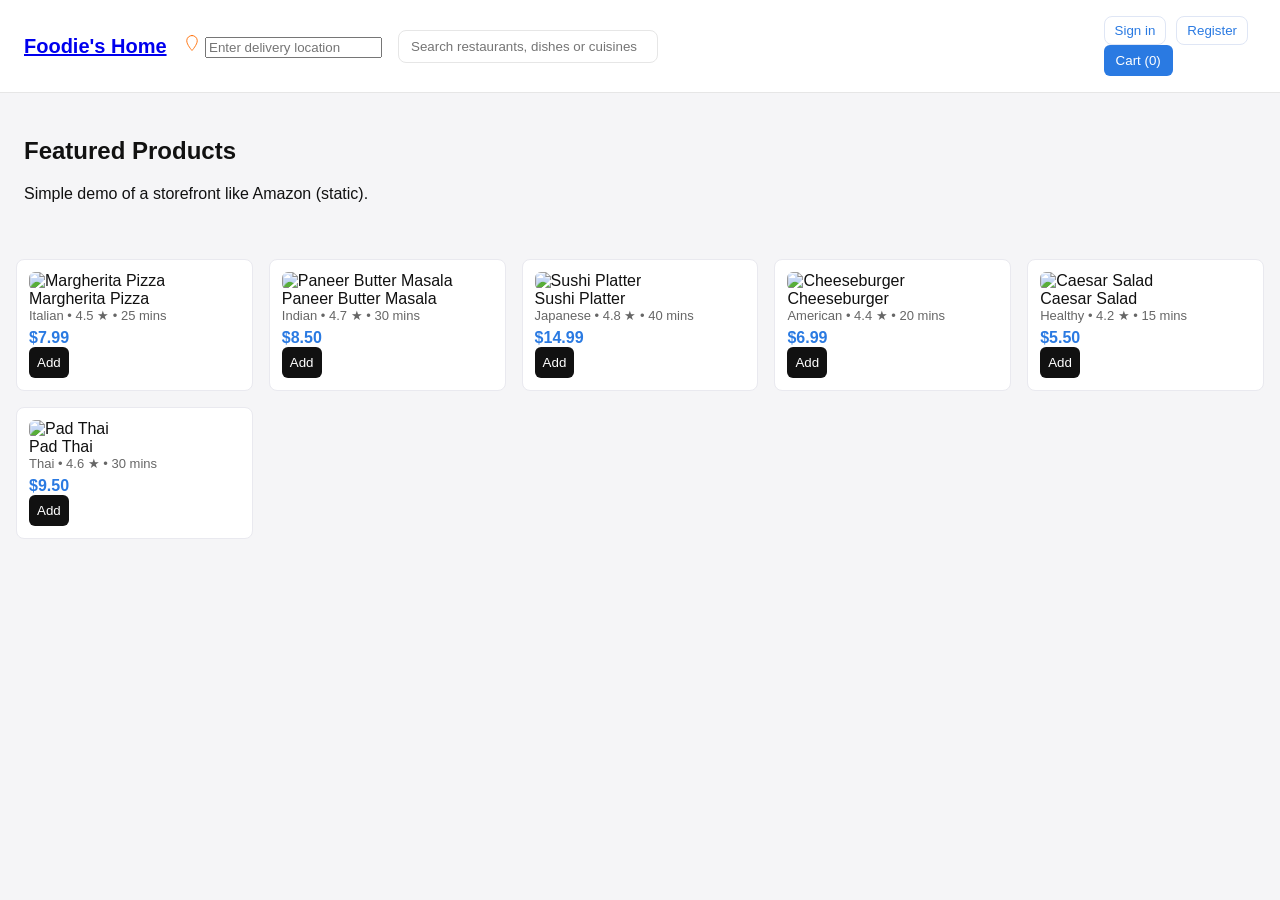
==== index.html @ d882bb36 "Initial commit - food delivery web app" ====
<!doctype html>
<html lang="en">
  <head>
    <meta charset="utf-8" />
    <meta name="viewport" content="width=device-width,initial-scale=1" />
    <title>Foodie's Home</title>
    <link rel="stylesheet" href="css/styles.css">
  </head>
  <body>
    <header class="site-header">
      <div class="brand">
        <h1 class="logo"><a href="index.html">Foodie's Home</a></h1>
        <div class="location">
          <svg width="18" height="18" viewBox="0 0 24 24" fill="none" xmlns="http://www.w3.org/2000/svg"><path d="M12 2C8.134 2 5 5.134 5 9c0 5.25 7 13 7 13s7-7.75 7-13c0-3.866-3.134-7-7-7z" stroke="#ff6b01" stroke-width="1.2" stroke-linecap="round" stroke-linejoin="round"/></svg>
          <input id="location-input" placeholder="Enter delivery location" aria-label="Delivery location">
        </div>
        <div class="search">
          <input id="search-input" placeholder="Search restaurants, dishes or cuisines" aria-label="Search products">
        </div>
      </div>
      <div class="actions">
        <div id="auth-area" class="auth-area"></div>
        <button id="cart-btn" aria-label="Open cart">Cart (<span id="cart-count">0</span>)</button>
      </div>
    </header>

    <main>
      <section class="hero">
        <h2>Featured Products</h2>
        <p>Simple demo of a storefront like Amazon (static).</p>
      </section>

      <section id="products" class="products-grid"></section>
    </main>

    <aside id="cart" class="cart">
      <div class="cart-header">
        <h3>Your Cart</h3>
        <button id="close-cart">Close</button>
      </div>
      <ul id="cart-items" class="cart-items"></ul>
      <div class="cart-footer">
        <div>Total: $<span id="cart-total">0.00</span></div>
        <button id="checkout">Checkout</button>
      </div>
    </aside>

    <div id="product-modal" class="modal" aria-hidden="true">
      <div class="modal-body">
        <button id="modal-close" class="modal-close">×</button>
        <div class="modal-content">
          <img id="modal-img" src="" alt="">
          <div class="modal-meta">
            <h3 id="modal-title"></h3>
            <p id="modal-desc"></p>
            <div class="modal-actions">
              <div class="price">$<span id="modal-price">0.00</span></div>
              <button id="modal-add">Add to cart</button>
            </div>
          </div>
        </div>
      </div>
    </div>

    <script src="js/script.js"></script>
  </body>
</html>
---- css/styles.css ----
:root{
  --accent:#2a7ae2;
  --muted:#666;
  --bg:#f5f5f7;
}
*{box-sizing:border-box}
body{font-family:Segoe UI,Roboto,Arial,sans-serif;margin:0;background:var(--bg);color:#111}
.site-header{display:flex;justify-content:space-between;align-items:center;padding:16px 24px;background:#fff;border-bottom:1px solid #e6e6e6}
.brand{display:flex;gap:16px;align-items:center}
.logo{margin:0;font-size:20px}
.search input{padding:8px 12px;border-radius:8px;border:1px solid #e6e6e6;min-width:260px}
.actions button{background:var(--accent);color:#fff;border:none;padding:8px 12px;border-radius:6px;cursor:pointer}
.auth-area{display:flex;align-items:center;gap:10px;margin-right:8px}
.auth-area .auth-btn{background:transparent;border:1px solid #dfe6f5;padding:6px 10px;border-radius:8px;color:var(--accent);cursor:pointer}
.auth-area .welcome{font-size:14px;color:#222}
.auth-area .signout{background:#efefef;border:none;padding:6px 8px;border-radius:6px;cursor:pointer}
.hero{padding:24px}
.products-grid{display:grid;grid-template-columns:repeat(auto-fill,minmax(220px,1fr));gap:16px;padding:16px}
.product{background:#fff;border-radius:8px;padding:12px;border:1px solid #e9e9ef;display:flex;flex-direction:column;transition:box-shadow .18s ease,transform .12s ease}
.product:hover{box-shadow:0 10px 30px rgba(39,54,66,0.08);transform:translateY(-4px)}
.product img{width:100%;height:160px;object-fit:cover;border-radius:6px;cursor:pointer}
.img-wrap{position:relative;border-radius:6px;overflow:hidden}
.img-title{position:absolute;left:0;right:0;bottom:0;padding:10px 12px;background:linear-gradient(180deg,transparent,rgba(0,0,0,0.5));color:#fff;font-weight:700;font-size:14px}
.sr-only{position:absolute;width:1px;height:1px;padding:0;margin:-1px;overflow:hidden;clip:rect(0,0,0,0);white-space:nowrap;border:0}
.product h4{margin:10px 0 6px;font-size:16px}
.product .price{font-weight:700;color:var(--accent);margin-top:6px}
.product .meta{color:var(--muted);font-size:13px}
.product button{margin-top:auto;background:#111;color:#fff;border:none;padding:8px;border-radius:6px;cursor:pointer}

.badge{display:inline-block;background:#f1f5ff;color:var(--accent);padding:4px 8px;border-radius:999px;font-size:12px;margin-bottom:8px}
.cart{position:fixed;right:16px;top:80px;width:320px;background:#fff;border:1px solid #e6e6e6;border-radius:8px;box-shadow:0 6px 24px rgba(0,0,0,0.08);transform:translateX(380px);transition:transform .22s ease;padding:12px;z-index:100}
.cart.open{transform:translateX(0)}
.cart-header{display:flex;justify-content:space-between;align-items:center}
.cart-items{list-style:none;padding:0;margin:12px 0;max-height:300px;overflow:auto}
.cart-item{display:flex;gap:8px;align-items:center;padding:8px 0;border-bottom:1px solid #f1f1f1}
.cart-item img{width:56px;height:56px;object-fit:cover;border-radius:6px}
.cart-footer{display:flex;justify-content:space-between;align-items:center}
#checkout{background:var(--accent);color:#fff;border:none;padding:8px 10px;border-radius:6px;cursor:pointer}

@media (max-width:600px){.cart{right:8px;left:8px;width:auto}}

/* Modal */
.modal{position:fixed;inset:0;display:flex;align-items:center;justify-content:center;background:rgba(0,0,0,0.45);opacity:0;pointer-events:none;transition:opacity .18s ease;z-index:200}
.modal[aria-hidden="false"]{opacity:1;pointer-events:auto}
.modal-body{background:#fff;border-radius:10px;max-width:860px;width:94%;padding:20px}
.modal-content{display:flex;gap:18px;align-items:flex-start}
.modal-content img{width:360px;height:240px;object-fit:cover;border-radius:8px}
.modal-meta{flex:1}
.modal-meta h3{margin-top:0}
.modal-meta p{color:var(--muted)}
.modal-actions{display:flex;justify-content:space-between;align-items:center;margin-top:12px}
.modal-close{position:absolute;right:18px;top:12px;background:transparent;border:none;font-size:22px;cursor:pointer}
.modal-add{background:var(--accent);color:#fff;border:none;padding:8px 12px;border-radius:8px;cursor:pointer}
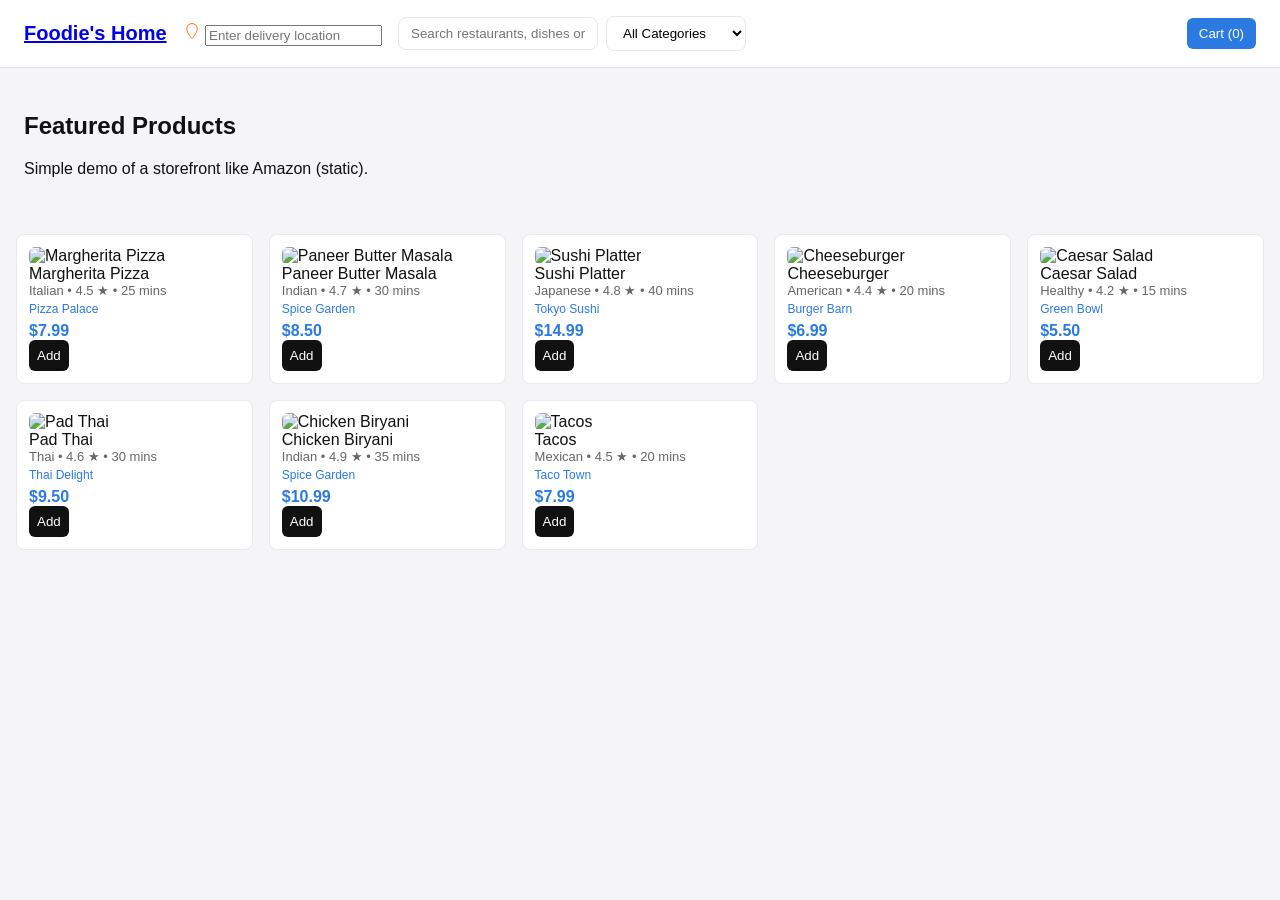
==== commit 61992ef9: "Enhance with cart persistence, categories, order history, session expiry" ====
--- a/index.html
+++ b/index.html
@@ -16,6 +16,9 @@
         </div>
         <div class="search">
           <input id="search-input" placeholder="Search restaurants, dishes or cuisines" aria-label="Search products">
+          <select id="category-filter">
+            <option value="all">All Categories</option>
+          </select>
         </div>
       </div>
       <div class="actions">
--- a/css/styles.css
+++ b/css/styles.css
@@ -8,7 +8,9 @@
 .site-header{display:flex;justify-content:space-between;align-items:center;padding:16px 24px;background:#fff;border-bottom:1px solid #e6e6e6}
 .brand{display:flex;gap:16px;align-items:center}
 .logo{margin:0;font-size:20px}
-.search input{padding:8px 12px;border-radius:8px;border:1px solid #e6e6e6;min-width:260px}
+.search{display:flex;gap:8px;align-items:center}
+.search input{padding:8px 12px;border-radius:8px;border:1px solid #e6e6e6;min-width:200px}
+.search select{padding:8px 12px;border-radius:8px;border:1px solid #e6e6e6;background:#fff;min-width:140px}
 .actions button{background:var(--accent);color:#fff;border:none;padding:8px 12px;border-radius:6px;cursor:pointer}
 .auth-area{display:flex;align-items:center;gap:10px;margin-right:8px}
 .auth-area .auth-btn{background:transparent;border:1px solid #dfe6f5;padding:6px 10px;border-radius:8px;color:var(--accent);cursor:pointer}
@@ -25,6 +27,7 @@
 .product h4{margin:10px 0 6px;font-size:16px}
 .product .price{font-weight:700;color:var(--accent);margin-top:6px}
 .product .meta{color:var(--muted);font-size:13px}
+.product .restaurant{color:var(--accent);font-size:12px;font-weight:500;margin:4px 0}
 .product button{margin-top:auto;background:#111;color:#fff;border:none;padding:8px;border-radius:6px;cursor:pointer}
 
 .badge{display:inline-block;background:#f1f5ff;color:var(--accent);padding:4px 8px;border-radius:999px;font-size:12px;margin-bottom:8px}
@@ -37,7 +40,16 @@
 .cart-footer{display:flex;justify-content:space-between;align-items:center}
 #checkout{background:var(--accent);color:#fff;border:none;padding:8px 10px;border-radius:6px;cursor:pointer}
 
-@media (max-width:600px){.cart{right:8px;left:8px;width:auto}}
+@media (max-width:600px){
+  .site-header{flex-direction:column;gap:12px;padding:12px}
+  .brand{flex-wrap:wrap;justify-content:center}
+  .search{width:100%;flex-wrap:wrap;justify-content:center}
+  .search input{min-width:140px;flex:1}
+  .actions{width:100%;justify-content:center}
+  .cart{right:8px;left:8px;width:auto;top:140px}
+  .modal-content{flex-direction:column}
+  .modal-content img{width:100%;height:200px}
+}
 
 /* Modal */
 .modal{position:fixed;inset:0;display:flex;align-items:center;justify-content:center;background:rgba(0,0,0,0.45);opacity:0;pointer-events:none;transition:opacity .18s ease;z-index:200}
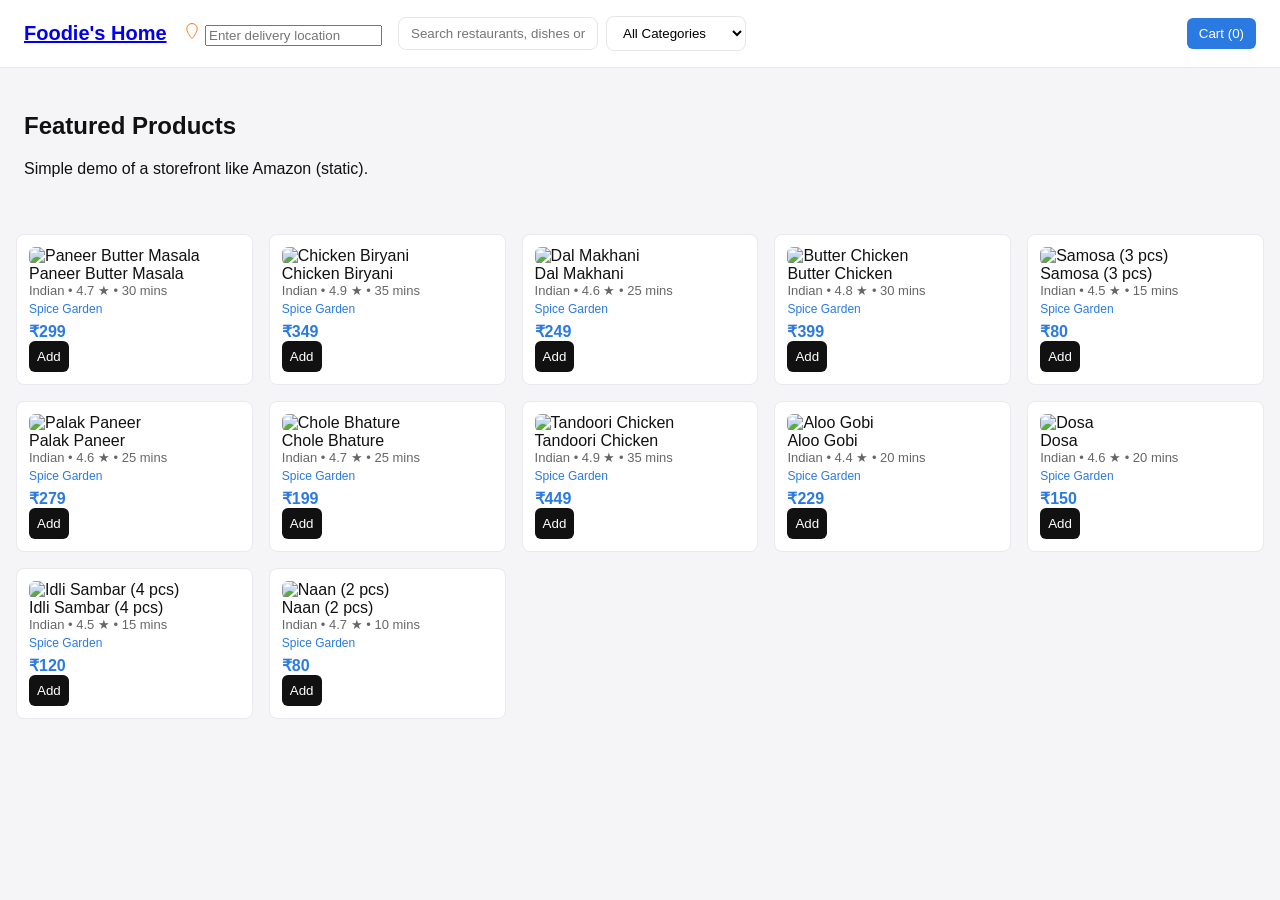
==== commit 7c704625: "Convert to INR currency, add Indian food items" ====
--- a/index.html
+++ b/index.html
@@ -43,7 +43,7 @@
       </div>
       <ul id="cart-items" class="cart-items"></ul>
       <div class="cart-footer">
-        <div>Total: $<span id="cart-total">0.00</span></div>
+        <div>Total: ₹<span id="cart-total">0</span></div>
         <button id="checkout">Checkout</button>
       </div>
     </aside>
@@ -57,7 +57,7 @@
             <h3 id="modal-title"></h3>
             <p id="modal-desc"></p>
             <div class="modal-actions">
-              <div class="price">$<span id="modal-price">0.00</span></div>
+              <div class="price">₹<span id="modal-price">0</span></div>
               <button id="modal-add">Add to cart</button>
             </div>
           </div>
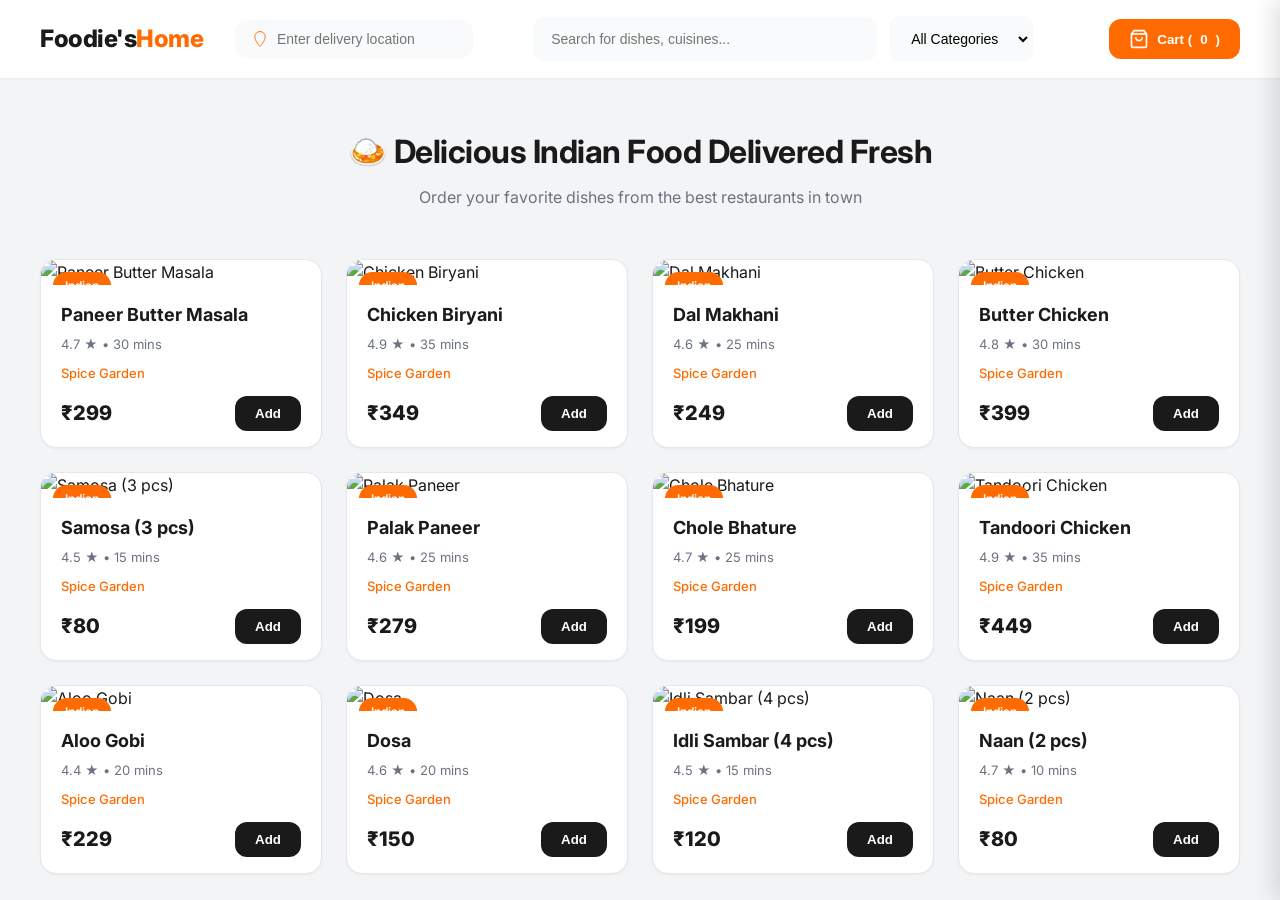
==== commit e7809b23: "Professional UI redesign with modern styling" ====
--- a/index.html
+++ b/index.html
@@ -3,34 +3,40 @@
   <head>
     <meta charset="utf-8" />
     <meta name="viewport" content="width=device-width,initial-scale=1" />
-    <title>Foodie's Home</title>
+    <title>Foodie's Home - Best Indian Food Delivery</title>
     <link rel="stylesheet" href="css/styles.css">
+    <link rel="preconnect" href="https://fonts.googleapis.com">
+    <link rel="preconnect" href="https://fonts.gstatic.com" crossorigin>
+    <link href="https://fonts.googleapis.com/css2?family=Inter:wght@400;500;600;700;800&display=swap" rel="stylesheet">
   </head>
   <body>
     <header class="site-header">
       <div class="brand">
-        <h1 class="logo"><a href="index.html">Foodie's Home</a></h1>
+        <h1 class="logo"><a href="index.html">Foodie's<span>Home</span></a></h1>
         <div class="location">
           <svg width="18" height="18" viewBox="0 0 24 24" fill="none" xmlns="http://www.w3.org/2000/svg"><path d="M12 2C8.134 2 5 5.134 5 9c0 5.25 7 13 7 13s7-7.75 7-13c0-3.866-3.134-7-7-7z" stroke="#ff6b01" stroke-width="1.2" stroke-linecap="round" stroke-linejoin="round"/></svg>
           <input id="location-input" placeholder="Enter delivery location" aria-label="Delivery location">
         </div>
-        <div class="search">
-          <input id="search-input" placeholder="Search restaurants, dishes or cuisines" aria-label="Search products">
-          <select id="category-filter">
-            <option value="all">All Categories</option>
-          </select>
-        </div>
+      </div>
+      <div class="search">
+        <input id="search-input" placeholder="Search for dishes, cuisines..." aria-label="Search products">
+        <select id="category-filter">
+          <option value="all">All Categories</option>
+        </select>
       </div>
       <div class="actions">
         <div id="auth-area" class="auth-area"></div>
-        <button id="cart-btn" aria-label="Open cart">Cart (<span id="cart-count">0</span>)</button>
+        <button id="cart-btn" aria-label="Open cart">
+          <svg width="20" height="20" viewBox="0 0 24 24" fill="none" stroke="currentColor" stroke-width="2"><path d="M6 2L3 6v14a2 2 0 0 0 2 2h14a2 2 0 0 0 2-2V6l-3-4z"></path><line x1="3" y1="6" x2="21" y2="6"></line><path d="M16 10a4 4 0 0 1-8 0"></path></svg>
+          Cart (<span id="cart-count">0</span>)
+        </button>
       </div>
     </header>
 
     <main>
       <section class="hero">
-        <h2>Featured Products</h2>
-        <p>Simple demo of a storefront like Amazon (static).</p>
+        <h2>🍛 Delicious Indian Food Delivered Fresh</h2>
+        <p>Order your favorite dishes from the best restaurants in town</p>
       </section>
 
       <section id="products" class="products-grid"></section>
@@ -39,12 +45,12 @@
     <aside id="cart" class="cart">
       <div class="cart-header">
         <h3>Your Cart</h3>
-        <button id="close-cart">Close</button>
+        <button id="close-cart">×</button>
       </div>
       <ul id="cart-items" class="cart-items"></ul>
       <div class="cart-footer">
-        <div>Total: ₹<span id="cart-total">0</span></div>
-        <button id="checkout">Checkout</button>
+        <div class="cart-total">Total: <span>₹<span id="cart-total">0</span></span></div>
+        <button id="checkout">Proceed to Checkout</button>
       </div>
     </aside>
 
@@ -53,12 +59,14 @@
         <button id="modal-close" class="modal-close">×</button>
         <div class="modal-content">
           <img id="modal-img" src="" alt="">
-          <div class="modal-meta">
+          <div class="modal-info">
             <h3 id="modal-title"></h3>
-            <p id="modal-desc"></p>
+            <p class="rating">★ <span id="modal-rating"></span> • <span id="modal-time"></span> mins</p>
+            <p class="desc" id="modal-desc"></p>
+            <p class="delivery-time">🏠 Delivery in <span id="modal-time2"></span> mins</p>
             <div class="modal-actions">
               <div class="price">₹<span id="modal-price">0</span></div>
-              <button id="modal-add">Add to cart</button>
+              <button id="modal-add">Add to Cart</button>
             </div>
           </div>
         </div>
--- a/css/styles.css
+++ b/css/styles.css
@@ -1,66 +1,115 @@
 :root{
-  --accent:#2a7ae2;
-  --muted:#666;
-  --bg:#f5f5f7;
+  --primary:#ff6b01;
+  --primary-dark:#e55a00;
+  --secondary:#1a1a1a;
+  --accent:#ff6b01;
+  --muted:#6b7280;
+  --light:#f9fafb;
+  --bg:#f3f4f6;
+  --white:#fff;
+  --shadow-sm:0 1px 2px rgba(0,0,0,0.05);
+  --shadow-md:0 4px 6px rgba(0,0,0,0.07);
+  --shadow-lg:0 10px 25px rgba(0,0,0,0.1);
+  --radius-sm:8px;
+  --radius-md:12px;
+  --radius-lg:16px;
+  --transition:all 0.2s ease;
 }
-*{box-sizing:border-box}
-body{font-family:Segoe UI,Roboto,Arial,sans-serif;margin:0;background:var(--bg);color:#111}
-.site-header{display:flex;justify-content:space-between;align-items:center;padding:16px 24px;background:#fff;border-bottom:1px solid #e6e6e6}
-.brand{display:flex;gap:16px;align-items:center}
-.logo{margin:0;font-size:20px}
-.search{display:flex;gap:8px;align-items:center}
-.search input{padding:8px 12px;border-radius:8px;border:1px solid #e6e6e6;min-width:200px}
-.search select{padding:8px 12px;border-radius:8px;border:1px solid #e6e6e6;background:#fff;min-width:140px}
-.actions button{background:var(--accent);color:#fff;border:none;padding:8px 12px;border-radius:6px;cursor:pointer}
-.auth-area{display:flex;align-items:center;gap:10px;margin-right:8px}
-.auth-area .auth-btn{background:transparent;border:1px solid #dfe6f5;padding:6px 10px;border-radius:8px;color:var(--accent);cursor:pointer}
-.auth-area .welcome{font-size:14px;color:#222}
-.auth-area .signout{background:#efefef;border:none;padding:6px 8px;border-radius:6px;cursor:pointer}
-.hero{padding:24px}
-.products-grid{display:grid;grid-template-columns:repeat(auto-fill,minmax(220px,1fr));gap:16px;padding:16px}
-.product{background:#fff;border-radius:8px;padding:12px;border:1px solid #e9e9ef;display:flex;flex-direction:column;transition:box-shadow .18s ease,transform .12s ease}
-.product:hover{box-shadow:0 10px 30px rgba(39,54,66,0.08);transform:translateY(-4px)}
-.product img{width:100%;height:160px;object-fit:cover;border-radius:6px;cursor:pointer}
-.img-wrap{position:relative;border-radius:6px;overflow:hidden}
-.img-title{position:absolute;left:0;right:0;bottom:0;padding:10px 12px;background:linear-gradient(180deg,transparent,rgba(0,0,0,0.5));color:#fff;font-weight:700;font-size:14px}
-.sr-only{position:absolute;width:1px;height:1px;padding:0;margin:-1px;overflow:hidden;clip:rect(0,0,0,0);white-space:nowrap;border:0}
-.product h4{margin:10px 0 6px;font-size:16px}
-.product .price{font-weight:700;color:var(--accent);margin-top:6px}
-.product .meta{color:var(--muted);font-size:13px}
-.product .restaurant{color:var(--accent);font-size:12px;font-weight:500;margin:4px 0}
-.product button{margin-top:auto;background:#111;color:#fff;border:none;padding:8px;border-radius:6px;cursor:pointer}
+*{box-sizing:border-box;margin:0;padding:0}
+body{font-family:'Inter',-apple-system,BlinkMacSystemFont,'Segoe UI',Roboto,sans-serif;background:var(--bg);color:var(--secondary);line-height:1.6}
 
-.badge{display:inline-block;background:#f1f5ff;color:var(--accent);padding:4px 8px;border-radius:999px;font-size:12px;margin-bottom:8px}
-.cart{position:fixed;right:16px;top:80px;width:320px;background:#fff;border:1px solid #e6e6e6;border-radius:8px;box-shadow:0 6px 24px rgba(0,0,0,0.08);transform:translateX(380px);transition:transform .22s ease;padding:12px;z-index:100}
+/* Header */
+.site-header{display:flex;justify-content:space-between;align-items:center;padding:16px 40px;background:var(--white);box-shadow:var(--shadow-sm);position:sticky;top:0;z-index:50}
+.brand{display:flex;align-items:center;gap:32px}
+.logo{font-size:24px;font-weight:800;letter-spacing:-0.5px}
+.logo a{text-decoration:none;color:var(--secondary)}
+.logo span{color:var(--primary)}
+.location{display:flex;align-items:center;gap:8px;padding:10px 16px;background:var(--light);border-radius:var(--radius-md);cursor:pointer}
+.location svg{color:var(--primary)}
+.location input{border:none;background:transparent;outline:none;width:180px;font-size:14px}
+.search{display:flex;gap:12px;align-items:center;flex:1;max-width:500px;margin:0 24px}
+.search input{flex:1;padding:12px 16px;border:2px solid transparent;background:var(--light);border-radius:var(--radius-md);font-size:14px;transition:var(--transition)}
+.search input:focus{border-color:var(--primary);background:var(--white);outline:none}
+.search select{padding:12px 16px;border:2px solid transparent;background:var(--light);border-radius:var(--radius-md);font-size:14px;cursor:pointer;transition:var(--transition)}
+.search select:focus{border-color:var(--primary);outline:none}
+.actions{display:flex;align-items:center;gap:16px}
+#cart-btn{background:var(--primary);color:var(--white);border:none;padding:10px 20px;border-radius:var(--radius-md);font-weight:600;cursor:pointer;transition:var(--transition);display:flex;align-items:center;gap:8px}
+#cart-btn:hover{background:var(--primary-dark);transform:translateY(-1px)}
+.auth-area{display:flex;align-items:center;gap:12px}
+.auth-btn{background:transparent;border:2px solid var(--primary);color:var(--primary);padding:8px 20px;border-radius:var(--radius-md);font-weight:600;cursor:pointer;transition:var(--transition)}
+.auth-btn:hover{background:var(--primary);color:var(--white)}
+.welcome{font-size:14px;font-weight:500;color:var(--secondary)}
+.signout{background:var(--light);border:none;padding:8px 16px;border-radius:var(--radius-sm);cursor:pointer;font-size:13px;color:var(--muted);transition:var(--transition)}
+.signout:hover{background:#e5e7eb}
+
+/* Hero */
+.hero{padding:48px 40px 24px;text-align:center}
+.hero h2{font-size:32px;font-weight:700;margin-bottom:8px;letter-spacing:-0.5px}
+.hero p{color:var(--muted);font-size:16px}
+
+/* Products */
+.products-grid{display:grid;grid-template-columns:repeat(auto-fill,minmax(260px,1fr));gap:24px;padding:24px 40px}
+.product{background:var(--white);border-radius:var(--radius-lg);overflow:hidden;box-shadow:var(--shadow-sm);transition:var(--transition);border:1px solid #e5e7eb}
+.product:hover{transform:translateY(-6px);box-shadow:var(--shadow-lg)}
+.product-img{position:relative;overflow:hidden;cursor:pointer}
+.product-img img{width:100%;height:200px;object-fit:cover;transition:transform 0.4s ease}
+.product:hover .product-img img{transform:scale(1.08)}
+.product-badge{position:absolute;top:12px;left:12px;background:var(--primary);color:var(--white);padding:4px 12px;border-radius:999px;font-size:12px;font-weight:600}
+.product-info{padding:16px 20px}
+.product-info .title{font-size:18px;font-weight:700;margin-bottom:4px}
+.product-info .meta{color:var(--muted);font-size:13px;margin-bottom:8px}
+.product-info .restaurant{color:var(--primary);font-size:13px;font-weight:500;margin-bottom:12px}
+.product-row{display:flex;justify-content:space-between;align-items:center;margin-top:auto}
+.price{font-size:20px;font-weight:800;color:var(--secondary)}
+.add-btn{background:var(--secondary);color:var(--white);border:none;padding:10px 20px;border-radius:var(--radius-md);font-weight:600;cursor:pointer;transition:var(--transition)}
+.add-btn:hover{background:var(--primary);transform:scale(1.02)}
+
+/* Cart */
+.cart{position:fixed;right:0;top:0;width:400px;height:100vh;background:var(--white);box-shadow:-4px 0 24px rgba(0,0,0,0.15);transform:translateX(100%);transition:transform 0.3s ease;z-index:100;display:flex;flex-direction:column}
 .cart.open{transform:translateX(0)}
-.cart-header{display:flex;justify-content:space-between;align-items:center}
-.cart-items{list-style:none;padding:0;margin:12px 0;max-height:300px;overflow:auto}
-.cart-item{display:flex;gap:8px;align-items:center;padding:8px 0;border-bottom:1px solid #f1f1f1}
-.cart-item img{width:56px;height:56px;object-fit:cover;border-radius:6px}
-.cart-footer{display:flex;justify-content:space-between;align-items:center}
-#checkout{background:var(--accent);color:#fff;border:none;padding:8px 10px;border-radius:6px;cursor:pointer}
-
-@media (max-width:600px){
-  .site-header{flex-direction:column;gap:12px;padding:12px}
-  .brand{flex-wrap:wrap;justify-content:center}
-  .search{width:100%;flex-wrap:wrap;justify-content:center}
-  .search input{min-width:140px;flex:1}
-  .actions{width:100%;justify-content:center}
-  .cart{right:8px;left:8px;width:auto;top:140px}
-  .modal-content{flex-direction:column}
-  .modal-content img{width:100%;height:200px}
-}
+.cart-header{padding:20px 24px;border-bottom:1px solid #e5e7eb;display:flex;justify-content:space-between;align-items:center}
+.cart-header h3{font-size:20px;font-weight:700}
+#close-cart{background:none;border:none;font-size:24px;cursor:pointer;color:var(--muted)}
+.cart-items{flex:1;overflow-y:auto;padding:16px 24px}
+.cart-item{display:flex;gap:12px;padding:12px 0;border-bottom:1px solid #f3f4f6}
+.cart-item img{width:64px;height:64px;object-fit:cover;border-radius:var(--radius-sm)}
+.cart-item-info{flex:1}
+.cart-item-info .item-title{font-weight:600;font-size:14px}
+.cart-item-info .item-price{color:var(--muted);font-size:13px}
+.cart-item-remove{background:none;border:none;color:#ef4444;cursor:pointer;font-size:13px}
+.cart-footer{padding:20px 24px;border-top:1px solid #e5e7eb;background:var(--light)}
+.cart-total{display:flex;justify-content:space-between;align-items:center;margin-bottom:16px;font-size:18px;font-weight:700}
+#checkout{width:100%;background:var(--primary);color:var(--white);border:none;padding:14px;border-radius:var(--radius-md);font-size:16px;font-weight:700;cursor:pointer;transition:var(--transition)}
+#checkout:hover{background:var(--primary-dark)}
 
 /* Modal */
-.modal{position:fixed;inset:0;display:flex;align-items:center;justify-content:center;background:rgba(0,0,0,0.45);opacity:0;pointer-events:none;transition:opacity .18s ease;z-index:200}
+.modal{position:fixed;inset:0;background:rgba(0,0,0,0.6);display:flex;align-items:center;justify-content:center;opacity:0;pointer-events:none;transition:opacity 0.25s ease;z-index:200}
 .modal[aria-hidden="false"]{opacity:1;pointer-events:auto}
-.modal-body{background:#fff;border-radius:10px;max-width:860px;width:94%;padding:20px}
-.modal-content{display:flex;gap:18px;align-items:flex-start}
-.modal-content img{width:360px;height:240px;object-fit:cover;border-radius:8px}
-.modal-meta{flex:1}
-.modal-meta h3{margin-top:0}
-.modal-meta p{color:var(--muted)}
-.modal-actions{display:flex;justify-content:space-between;align-items:center;margin-top:12px}
-.modal-close{position:absolute;right:18px;top:12px;background:transparent;border:none;font-size:22px;cursor:pointer}
-.modal-add{background:var(--accent);color:#fff;border:none;padding:8px 12px;border-radius:8px;cursor:pointer}
+.modal-body{background:var(--white);border-radius:var(--radius-lg);max-width:800px;width:95%;max-height:90vh;overflow-y:auto;position:relative;animation:modalIn 0.25s ease}
+@keyframes modalIn{from{transform:scale(0.95);opacity:0}to{transform:scale(1);opacity:1}}
+.modal-close{position:absolute;right:20px;top:16px;background:none;border:none;font-size:28px;cursor:pointer;color:var(--muted);z-index:10}
+.modal-content{display:flex;gap:24px}
+.modal-img{width:400px;height:300px;object-fit:cover;border-radius:var(--radius-md)}
+.modal-info{padding:24px;flex:1}
+.modal-info h3{font-size:24px;font-weight:700;margin-bottom:8px}
+.modal-info .rating{color:var(--primary);font-weight:600;margin-bottom:12px}
+.modal-info .desc{color:var(--muted);margin-bottom:16px;line-height:1.7}
+.modal-info .delivery-time{color:var(--muted);font-size:14px;margin-bottom:20px}
+.modal-actions{display:flex;justify-content:space-between;align-items:center;padding-top:16px;border-top:1px solid #e5e7eb}
+.modal-actions .price{font-size:28px;font-weight:800}
+.modal-add{background:var(--primary);color:var(--white);border:none;padding:14px 32px;border-radius:var(--radius-md);font-size:16px;font-weight:700;cursor:pointer;transition:var(--transition)}
+.modal-add:hover{background:var(--primary-dark)}
 
+/* Mobile */
+@media (max-width:768px){
+  .site-header{flex-direction:column;gap:16px;padding:16px}
+  .brand{width:100%;justify-content:space-between}
+  .search{width:100%;margin:0;flex-wrap:wrap}
+  .search input{width:100%;min-width:100%}
+  .products-grid{padding:16px;grid-template-columns:repeat(auto-fill,minmax(160px,1fr));gap:16px}
+  .hero{padding:24px 16px}
+  .hero h2{font-size:24px}
+  .cart{width:100%}
+  .modal-content{flex-direction:column}
+  .modal-img{width:100%;height:220px}
+}
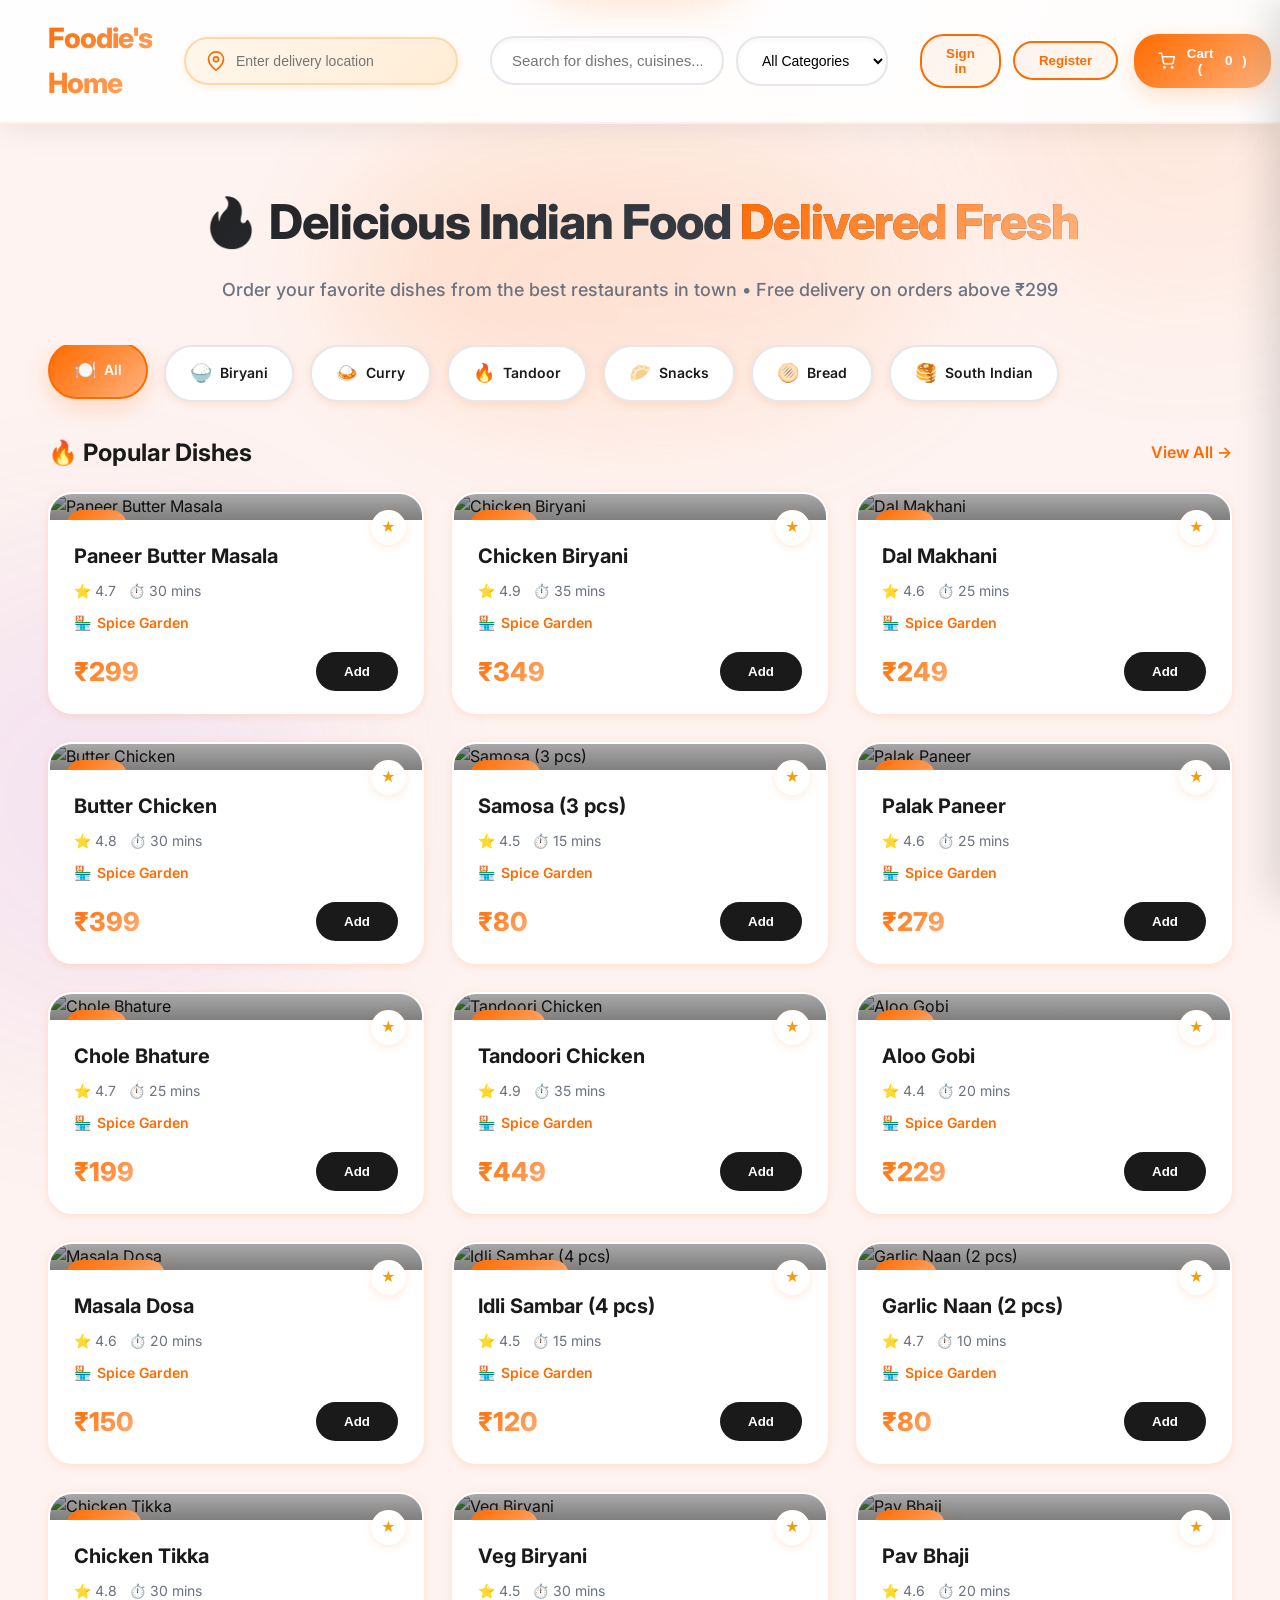
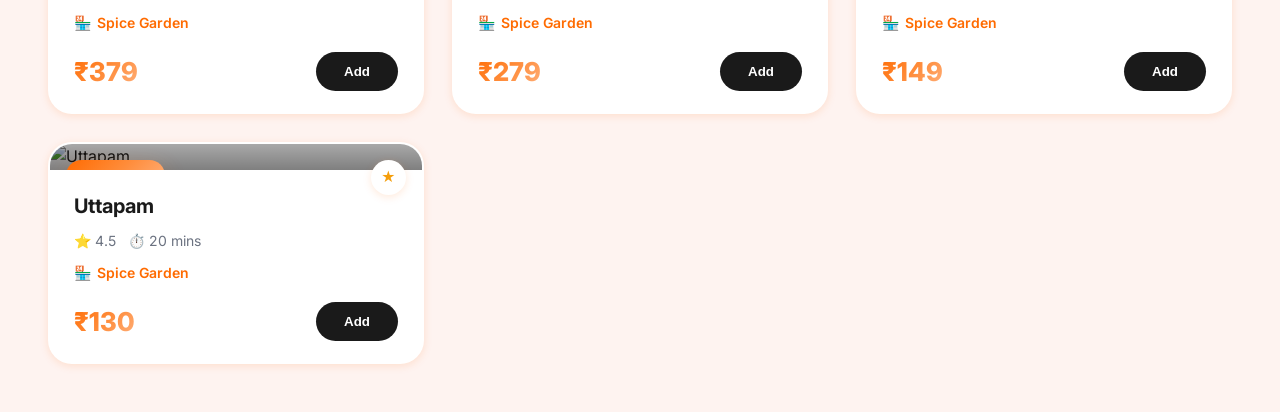
==== commit e1754532: "Add food delivery website with all features" ====
--- a/index.html
+++ b/index.html
@@ -7,14 +7,14 @@
     <link rel="stylesheet" href="css/styles.css">
     <link rel="preconnect" href="https://fonts.googleapis.com">
     <link rel="preconnect" href="https://fonts.gstatic.com" crossorigin>
-    <link href="https://fonts.googleapis.com/css2?family=Inter:wght@400;500;600;700;800&display=swap" rel="stylesheet">
+    <link href="https://fonts.googleapis.com/css2?family=Inter:wght@400;500;600;700;800;900&display=swap" rel="stylesheet">
   </head>
   <body>
     <header class="site-header">
       <div class="brand">
-        <h1 class="logo"><a href="index.html">Foodie's<span>Home</span></a></h1>
+        <h1 class="logo"><a href="index.html">Foodie's Home</a></h1>
         <div class="location">
-          <svg width="18" height="18" viewBox="0 0 24 24" fill="none" xmlns="http://www.w3.org/2000/svg"><path d="M12 2C8.134 2 5 5.134 5 9c0 5.25 7 13 7 13s7-7.75 7-13c0-3.866-3.134-7-7-7z" stroke="#ff6b01" stroke-width="1.2" stroke-linecap="round" stroke-linejoin="round"/></svg>
+          <svg width="20" height="20" viewBox="0 0 24 24" fill="none" stroke="currentColor" stroke-width="2"><path d="M21 10c0 7-9 13-9 13s-9-6-9-13a9 9 0 0 1 18 0z"></path><circle cx="12" cy="10" r="3"></circle></svg>
           <input id="location-input" placeholder="Enter delivery location" aria-label="Delivery location">
         </div>
       </div>
@@ -27,7 +27,7 @@
       <div class="actions">
         <div id="auth-area" class="auth-area"></div>
         <button id="cart-btn" aria-label="Open cart">
-          <svg width="20" height="20" viewBox="0 0 24 24" fill="none" stroke="currentColor" stroke-width="2"><path d="M6 2L3 6v14a2 2 0 0 0 2 2h14a2 2 0 0 0 2-2V6l-3-4z"></path><line x1="3" y1="6" x2="21" y2="6"></line><path d="M16 10a4 4 0 0 1-8 0"></path></svg>
+          <svg width="20" height="20" viewBox="0 0 24 24" fill="none" stroke="currentColor" stroke-width="2"><circle cx="9" cy="21" r="1"></circle><circle cx="20" cy="21" r="1"></circle><path d="M1 1h4l2.68 13.39a2 2 0 0 0 2 1.61h9.72a2 2 0 0 0 2-1.61L23 6H6"></path></svg>
           Cart (<span id="cart-count">0</span>)
         </button>
       </div>
@@ -35,17 +35,46 @@
 
     <main>
       <section class="hero">
-        <h2>🍛 Delicious Indian Food Delivered Fresh</h2>
-        <p>Order your favorite dishes from the best restaurants in town</p>
+        <h2>🔥 Delicious Indian Food <span>Delivered Fresh</span></h2>
+        <p>Order your favorite dishes from the best restaurants in town • Free delivery on orders above ₹299</p>
       </section>
+
+      <div class="categories-bar">
+        <div class="category-chip active" data-category="all">
+          <span class="icon">🍽️</span> All
+        </div>
+        <div class="category-chip" data-category="Biryani">
+          <span class="icon">🍚</span> Biryani
+        </div>
+        <div class="category-chip" data-category="Curry">
+          <span class="icon">🍛</span> Curry
+        </div>
+        <div class="category-chip" data-category="Tandoor">
+          <span class="icon">🔥</span> Tandoor
+        </div>
+        <div class="category-chip" data-category="Snacks">
+          <span class="icon">🥟</span> Snacks
+        </div>
+        <div class="category-chip" data-category="Bread">
+          <span class="icon">🫓</span> Bread
+        </div>
+        <div class="category-chip" data-category="South Indian">
+          <span class="icon">🥞</span> South Indian
+        </div>
+      </div>
+
+      <div class="section-title">
+        <h3>🔥 Popular Dishes</h3>
+        <a href="#">View All →</a>
+      </div>
 
       <section id="products" class="products-grid"></section>
     </main>
 
     <aside id="cart" class="cart">
       <div class="cart-header">
-        <h3>Your Cart</h3>
-        <button id="close-cart">×</button>
+        <h3>🛒 Your Cart</h3>
+        <button id="close-cart">✕</button>
       </div>
       <ul id="cart-items" class="cart-items"></ul>
       <div class="cart-footer">
@@ -56,14 +85,14 @@
 
     <div id="product-modal" class="modal" aria-hidden="true">
       <div class="modal-body">
-        <button id="modal-close" class="modal-close">×</button>
+        <button id="modal-close" class="modal-close">✕</button>
         <div class="modal-content">
           <img id="modal-img" src="" alt="">
           <div class="modal-info">
             <h3 id="modal-title"></h3>
             <p class="rating">★ <span id="modal-rating"></span> • <span id="modal-time"></span> mins</p>
             <p class="desc" id="modal-desc"></p>
-            <p class="delivery-time">🏠 Delivery in <span id="modal-time2"></span> mins</p>
+            <p class="delivery-time">🚴 Delivery in <span id="modal-time2"></span> mins</p>
             <div class="modal-actions">
               <div class="price">₹<span id="modal-price">0</span></div>
               <button id="modal-add">Add to Cart</button>
@@ -73,6 +102,8 @@
       </div>
     </div>
 
+    <div id="toast" class="toast">✓ Added to cart!</div>
+
     <script src="js/script.js"></script>
   </body>
 </html>
--- a/css/styles.css
+++ b/css/styles.css
@@ -1,115 +1,168 @@
 :root{
   --primary:#ff6b01;
+  --primary-light:#ff8c3a;
   --primary-dark:#e55a00;
   --secondary:#1a1a1a;
-  --accent:#ff6b01;
+  --accent:#7c3aed;
+  --success:#10b981;
+  --danger:#ef4444;
   --muted:#6b7280;
-  --light:#f9fafb;
-  --bg:#f3f4f6;
+  --light:#f8fafc;
+  --bg:#fef3f0;
   --white:#fff;
-  --shadow-sm:0 1px 2px rgba(0,0,0,0.05);
-  --shadow-md:0 4px 6px rgba(0,0,0,0.07);
-  --shadow-lg:0 10px 25px rgba(0,0,0,0.1);
-  --radius-sm:8px;
-  --radius-md:12px;
-  --radius-lg:16px;
-  --transition:all 0.2s ease;
+  --gradient:linear-gradient(135deg, #ff6b01 0%, #ff8c3a 50%, #ffb380 100%);
+  --gradient-secondary:linear-gradient(135deg, #7c3aed 0%, #a855f7 100%);
+  --shadow-sm:0 2px 8px rgba(255, 107, 1, 0.15);
+  --shadow-md:0 8px 24px rgba(255, 107, 1, 0.2);
+  --shadow-lg:0 16px 48px rgba(255, 107, 1, 0.25);
+  --radius-sm:10px;
+  --radius-md:16px;
+  --radius-lg:24px;
+  --radius-full:999px;
+  --transition:all 0.3s cubic-bezier(0.4, 0, 0.2, 1);
 }
 *{box-sizing:border-box;margin:0;padding:0}
-body{font-family:'Inter',-apple-system,BlinkMacSystemFont,'Segoe UI',Roboto,sans-serif;background:var(--bg);color:var(--secondary);line-height:1.6}
+html{scroll-behavior:smooth}
+body{font-family:'Inter',-apple-system,BlinkMacSystemFont,'Segoe UI',Roboto,sans-serif;background:var(--bg);color:var(--secondary);line-height:1.6;overflow-x:hidden}
+
+/* Floating Background Decorations */
+body::before{content:'';position:fixed;top:-100px;right:-100px;width:400px;height:400px;background:var(--gradient);opacity:0.1;border-radius:50%;filter:blur(80px);z-index:-1;animation:pulse 8s ease-in-out infinite}
+body::after{content:'';position:fixed;bottom:-150px;left:-150px;width:500px;height:500px;background:var(--gradient-secondary);opacity:0.08;border-radius:50%;filter:blur(100px);z-index:-1;animation:pulse 10s ease-in-out infinite reverse}
+@keyframes pulse{0%,100%{transform:scale(1)}50%{transform:scale(1.1)}}
 
 /* Header */
-.site-header{display:flex;justify-content:space-between;align-items:center;padding:16px 40px;background:var(--white);box-shadow:var(--shadow-sm);position:sticky;top:0;z-index:50}
+.site-header{display:flex;justify-content:space-between;align-items:center;padding:16px 48px;background:rgba(255,255,255,0.9);backdrop-filter:blur(20px);box-shadow:0 4px 30px rgba(0,0,0,0.08);position:sticky;top:0;z-index:100;border-bottom:2px solid rgba(255,107,1,0.1)}
 .brand{display:flex;align-items:center;gap:32px}
-.logo{font-size:24px;font-weight:800;letter-spacing:-0.5px}
-.logo a{text-decoration:none;color:var(--secondary)}
-.logo span{color:var(--primary)}
-.location{display:flex;align-items:center;gap:8px;padding:10px 16px;background:var(--light);border-radius:var(--radius-md);cursor:pointer}
-.location svg{color:var(--primary)}
-.location input{border:none;background:transparent;outline:none;width:180px;font-size:14px}
-.search{display:flex;gap:12px;align-items:center;flex:1;max-width:500px;margin:0 24px}
-.search input{flex:1;padding:12px 16px;border:2px solid transparent;background:var(--light);border-radius:var(--radius-md);font-size:14px;transition:var(--transition)}
-.search input:focus{border-color:var(--primary);background:var(--white);outline:none}
-.search select{padding:12px 16px;border:2px solid transparent;background:var(--light);border-radius:var(--radius-md);font-size:14px;cursor:pointer;transition:var(--transition)}
-.search select:focus{border-color:var(--primary);outline:none}
+.logo{font-size:28px;font-weight:800;letter-spacing:-1px;background:var(--gradient);-webkit-background-clip:text;-webkit-text-fill-color:transparent;background-clip:text}
+.logo a{text-decoration:none}
+.location{display:flex;align-items:center;gap:10px;padding:12px 20px;background:linear-gradient(135deg, #fff7ed 0%, #ffedd5 100%);border:2px solid #fed7aa;border-radius:var(--radius-lg);cursor:pointer;transition:var(--transition);box-shadow:0 2px 8px rgba(254,215,170,0.4)}
+.location:hover{border-color:var(--primary);transform:translateY(-2px);box-shadow:0 4px 16px rgba(255,107,1,0.2)}
+.location svg{color:var(--primary);animation:bounce 2s infinite}
+@keyframes bounce{0%,100%{transform:translateY(0)}50%{transform:translateY(-3px)}}
+.location input{border:none;background:transparent;outline:none;width:200px;font-size:14px;font-weight:500}
+.search{display:flex;gap:12px;align-items:center;flex:1;max-width:560px;margin:0 32px}
+.search input{flex:1;padding:14px 20px;border:2px solid #e5e7eb;background:var(--white);border-radius:var(--radius-lg);font-size:15px;transition:var(--transition);box-shadow:inset 0 2px 4px rgba(0,0,0,0.04)}
+.search input:focus{border-color:var(--primary);outline:none;box-shadow:0 0 0 4px rgba(255,107,1,0.15),inset 0 2px 4px rgba(0,0,0,0.04)}
+.search select{padding:14px 20px;border:2px solid #e5e7eb;background:var(--white);border-radius:var(--radius-lg);font-size:14px;cursor:pointer;transition:var(--transition);box-shadow:inset 0 2px 4px rgba(0,0,0,0.04)}
+.search select:focus{border-color:var(--primary);outline:none;box-shadow:0 0 0 4px rgba(255,107,1,0.15)}
 .actions{display:flex;align-items:center;gap:16px}
-#cart-btn{background:var(--primary);color:var(--white);border:none;padding:10px 20px;border-radius:var(--radius-md);font-weight:600;cursor:pointer;transition:var(--transition);display:flex;align-items:center;gap:8px}
-#cart-btn:hover{background:var(--primary-dark);transform:translateY(-1px)}
+#cart-btn{background:var(--gradient);color:var(--white);border:none;padding:12px 24px;border-radius:var(--radius-lg);font-weight:700;cursor:pointer;transition:var(--transition);display:flex;align-items:center;gap:10px;box-shadow:var(--shadow-md);position:relative;overflow:hidden}
+#cart-btn::before{content:'';position:absolute;top:0;left:-100%;width:100%;height:100%;background:linear-gradient(90deg,transparent,rgba(255,255,255,0.3),transparent);transition:0.5s}
+#cart-btn:hover::before{left:100%}
+#cart-btn:hover{transform:translateY(-3px);box-shadow:var(--shadow-lg)}
 .auth-area{display:flex;align-items:center;gap:12px}
-.auth-btn{background:transparent;border:2px solid var(--primary);color:var(--primary);padding:8px 20px;border-radius:var(--radius-md);font-weight:600;cursor:pointer;transition:var(--transition)}
-.auth-btn:hover{background:var(--primary);color:var(--white)}
-.welcome{font-size:14px;font-weight:500;color:var(--secondary)}
-.signout{background:var(--light);border:none;padding:8px 16px;border-radius:var(--radius-sm);cursor:pointer;font-size:13px;color:var(--muted);transition:var(--transition)}
-.signout:hover{background:#e5e7eb}
+.auth-btn{background:linear-gradient(135deg, #fef3f0 0%, #fff7ed 100%);border:2px solid var(--primary);color:var(--primary);padding:10px 24px;border-radius:var(--radius-lg);font-weight:700;cursor:pointer;transition:var(--transition)}
+.auth-btn:hover{background:var(--primary);color:var(--white);transform:translateY(-2px);box-shadow:var(--shadow-md)}
+.welcome{font-size:14px;font-weight:600;color:var(--secondary);background:linear-gradient(135deg, #fef3f0 0%, #ffedd5 100%);padding:8px 16px;border-radius:var(--radius-md)}
+.signout{background:var(--white);border:2px solid #e5e7eb;padding:10px 18px;border-radius:var(--radius-md);cursor:pointer;font-size:13px;font-weight:600;color:var(--muted);transition:var(--transition)}
+.signout:hover{border-color:var(--danger);color:var(--danger);background:#fef2f2}
 
-/* Hero */
-.hero{padding:48px 40px 24px;text-align:center}
-.hero h2{font-size:32px;font-weight:700;margin-bottom:8px;letter-spacing:-0.5px}
-.hero p{color:var(--muted);font-size:16px}
+/* Hero Section */
+.hero{padding:60px 48px 40px;text-align:center;position:relative}
+.hero::before{content:'';position:absolute;top:0;left:50%;transform:translateX(-50%);width:600px;height:300px;background:var(--gradient);opacity:0.15;border-radius:50%;filter:blur(60px);z-index:-1}
+.hero h2{font-size:48px;font-weight:800;margin-bottom:16px;letter-spacing:-1px;background:linear-gradient(135deg, #1a1a1a 0%, #4b5563 100%);-webkit-background-clip:text;-webkit-text-fill-color:transparent;background-clip:text;animation:slideUp 0.6s ease-out}
+.hero h2 span{background:var(--gradient);-webkit-background-clip:text;-webkit-text-fill-color:transparent;background-clip:text}
+@keyframes slideUp{from{opacity:0;transform:translateY(30px)}to{opacity:1;transform:translateY(0)}}
+.hero p{color:var(--muted);font-size:18px;font-weight:500;animation:slideUp 0.6s ease-out 0.1s both}
 
-/* Products */
-.products-grid{display:grid;grid-template-columns:repeat(auto-fill,minmax(260px,1fr));gap:24px;padding:24px 40px}
-.product{background:var(--white);border-radius:var(--radius-lg);overflow:hidden;box-shadow:var(--shadow-sm);transition:var(--transition);border:1px solid #e5e7eb}
-.product:hover{transform:translateY(-6px);box-shadow:var(--shadow-lg)}
+/* Categories Bar */
+.categories-bar{display:flex;gap:16px;padding:0 48px 32px;overflow-x:auto;scrollbar-width:none;-ms-overflow-style:none}
+.categories-bar::-webkit-scrollbar{display:none}
+.category-chip{display:flex;align-items:center;gap:8px;padding:12px 24px;background:var(--white);border:2px solid #e5e7eb;border-radius:var(--radius-full);font-weight:600;font-size:14px;cursor:pointer;transition:var(--transition);white-space:nowrap;box-shadow:var(--shadow-sm)}
+.category-chip:hover,.category-chip.active{background:var(--gradient);color:var(--white);border-color:var(--primary);transform:translateY(-3px);box-shadow:var(--shadow-md)}
+.category-chip .icon{font-size:18px}
+
+/* Products Grid */
+.section-title{display:flex;justify-content:space-between;align-items:center;padding:0 48px 20px}
+.section-title h3{font-size:24px;font-weight:700}
+.section-title a{color:var(--primary);text-decoration:none;font-weight:600}
+.products-grid{display:grid;grid-template-columns:repeat(auto-fill,minmax(280px,1fr));gap:28px;padding:0 48px 48px}
+.product{background:var(--white);border-radius:var(--radius-lg);overflow:hidden;box-shadow:var(--shadow-sm);transition:var(--transition);border:2px solid transparent;position:relative}
+.product:hover{transform:translateY(-10px);box-shadow:var(--shadow-lg);border-color:#fed7aa}
+.product::before{content:'★';position:absolute;top:16px;right:16px;background:var(--white);color:#f59e0b;padding:6px 10px;border-radius:var(--radius-full);font-weight:700;font-size:14px;box-shadow:var(--shadow-sm);z-index:2}
 .product-img{position:relative;overflow:hidden;cursor:pointer}
-.product-img img{width:100%;height:200px;object-fit:cover;transition:transform 0.4s ease}
-.product:hover .product-img img{transform:scale(1.08)}
-.product-badge{position:absolute;top:12px;left:12px;background:var(--primary);color:var(--white);padding:4px 12px;border-radius:999px;font-size:12px;font-weight:600}
-.product-info{padding:16px 20px}
-.product-info .title{font-size:18px;font-weight:700;margin-bottom:4px}
-.product-info .meta{color:var(--muted);font-size:13px;margin-bottom:8px}
-.product-info .restaurant{color:var(--primary);font-size:13px;font-weight:500;margin-bottom:12px}
+.product-img::after{content:'';position:absolute;bottom:0;left:0;right:0;height:80px;background:linear-gradient(transparent,rgba(0,0,0,0.5))}
+.product-img img{width:100%;height:220px;object-fit:cover;transition:transform 0.5s ease}
+.product:hover .product-img img{transform:scale(1.12)}
+.product-badge{position:absolute;top:16px;left:16px;background:var(--gradient);color:var(--white);padding:6px 14px;border-radius:var(--radius-full);font-size:12px;font-weight:700;box-shadow:var(--shadow-md);z-index:2}
+.product-info{padding:20px 24px}
+.product-info .title{font-size:20px;font-weight:700;margin-bottom:8px}
+.product-info .meta{color:var(--muted);font-size:14px;margin-bottom:10px;display:flex;align-items:center;gap:12px}
+.product-info .meta span{display:flex;align-items:center;gap:4px}
+.product-info .restaurant{color:var(--primary);font-size:14px;font-weight:600;margin-bottom:16px;display:flex;align-items:center;gap:6px}
+.product-info .restaurant::before{content:'🏪';font-size:14px}
 .product-row{display:flex;justify-content:space-between;align-items:center;margin-top:auto}
-.price{font-size:20px;font-weight:800;color:var(--secondary)}
-.add-btn{background:var(--secondary);color:var(--white);border:none;padding:10px 20px;border-radius:var(--radius-md);font-weight:600;cursor:pointer;transition:var(--transition)}
-.add-btn:hover{background:var(--primary);transform:scale(1.02)}
+.price{font-size:26px;font-weight:800;background:var(--gradient);-webkit-background-clip:text;-webkit-text-fill-color:transparent;background-clip:text}
+.add-btn{background:var(--secondary);color:var(--white);border:none;padding:12px 28px;border-radius:var(--radius-lg);font-weight:700;cursor:pointer;transition:var(--transition);position:relative;overflow:hidden}
+.add-btn:hover{background:var(--primary);transform:scale(1.05);box-shadow:var(--shadow-md)}
+.add-btn:active{transform:scale(0.98)}
 
-/* Cart */
-.cart{position:fixed;right:0;top:0;width:400px;height:100vh;background:var(--white);box-shadow:-4px 0 24px rgba(0,0,0,0.15);transform:translateX(100%);transition:transform 0.3s ease;z-index:100;display:flex;flex-direction:column}
+/* Cart Sidebar */
+.cart{position:fixed;right:0;top:0;width:420px;height:100vh;background:var(--white);box-shadow:-8px 0 40px rgba(0,0,0,0.15);transform:translateX(100%);transition:transform 0.4s cubic-bezier(0.4, 0, 0.2, 1);z-index:200;display:flex;flex-direction:column}
 .cart.open{transform:translateX(0)}
-.cart-header{padding:20px 24px;border-bottom:1px solid #e5e7eb;display:flex;justify-content:space-between;align-items:center}
-.cart-header h3{font-size:20px;font-weight:700}
-#close-cart{background:none;border:none;font-size:24px;cursor:pointer;color:var(--muted)}
-.cart-items{flex:1;overflow-y:auto;padding:16px 24px}
-.cart-item{display:flex;gap:12px;padding:12px 0;border-bottom:1px solid #f3f4f6}
-.cart-item img{width:64px;height:64px;object-fit:cover;border-radius:var(--radius-sm)}
+.cart-header{padding:24px 28px;border-bottom:2px solid #f3f4f6;display:flex;justify-content:space-between;align-items:center;background:linear-gradient(135deg, #fef3f0 0%, #fff7ed 100%)}
+.cart-header h3{font-size:22px;font-weight:700;background:var(--gradient);-webkit-background-clip:text;-webkit-text-fill-color:transparent;background-clip:text}
+#close-cart{background:none;border:none;font-size:28px;cursor:pointer;color:var(--muted);transition:var(--transition)}
+#close-cart:hover{color:var(--danger);transform:rotate(90deg)}
+.cart-items{flex:1;overflow-y:auto;padding:20px 28px}
+.cart-item{display:flex;gap:14px;padding:16px 0;border-bottom:2px solid #f3f4f6;animation:slideIn 0.3s ease}
+@keyframes slideIn{from{opacity:0;transform:translateX(20px)}to{opacity:1;transform:translateX(0)}}
+.cart-item img{width:72px;height:72px;object-fit:cover;border-radius:var(--radius-md);border:2px solid #f3f4f6}
 .cart-item-info{flex:1}
-.cart-item-info .item-title{font-weight:600;font-size:14px}
-.cart-item-info .item-price{color:var(--muted);font-size:13px}
-.cart-item-remove{background:none;border:none;color:#ef4444;cursor:pointer;font-size:13px}
-.cart-footer{padding:20px 24px;border-top:1px solid #e5e7eb;background:var(--light)}
-.cart-total{display:flex;justify-content:space-between;align-items:center;margin-bottom:16px;font-size:18px;font-weight:700}
-#checkout{width:100%;background:var(--primary);color:var(--white);border:none;padding:14px;border-radius:var(--radius-md);font-size:16px;font-weight:700;cursor:pointer;transition:var(--transition)}
-#checkout:hover{background:var(--primary-dark)}
+.cart-item-info .item-title{font-weight:700;font-size:15px;margin-bottom:4px}
+.cart-item-info .item-price{color:var(--primary);font-weight:600;font-size:14px}
+.cart-item-remove{background:none;border:none;color:var(--danger);cursor:pointer;font-size:13px;font-weight:600;padding:8px;transition:var(--transition)}
+.cart-item-remove:hover{transform:scale(1.1)}
+.cart-footer{padding:24px 28px;border-top:2px solid #f3f4f6;background:linear-gradient(135deg, #fef3f0 0%, #fff7ed 100%)}
+.cart-total{display:flex;justify-content:space-between;align-items:center;margin-bottom:20px;font-size:20px;font-weight:800}
+.cart-total span{background:var(--gradient);-webkit-background-clip:text;-webkit-text-fill-color:transparent;background-clip:text}
+#checkout{width:100%;background:var(--gradient);color:var(--white);border:none;padding:16px;border-radius:var(--radius-lg);font-size:18px;font-weight:700;cursor:pointer;transition:var(--transition);box-shadow:var(--shadow-md)}
+#checkout:hover{transform:translateY(-3px);box-shadow:var(--shadow-lg)}
 
 /* Modal */
-.modal{position:fixed;inset:0;background:rgba(0,0,0,0.6);display:flex;align-items:center;justify-content:center;opacity:0;pointer-events:none;transition:opacity 0.25s ease;z-index:200}
+.modal{position:fixed;inset:0;background:rgba(0,0,0,0.7);display:flex;align-items:center;justify-content:center;opacity:0;pointer-events:none;transition:opacity 0.3s ease;z-index:300;backdrop-filter:blur(4px)}
 .modal[aria-hidden="false"]{opacity:1;pointer-events:auto}
-.modal-body{background:var(--white);border-radius:var(--radius-lg);max-width:800px;width:95%;max-height:90vh;overflow-y:auto;position:relative;animation:modalIn 0.25s ease}
-@keyframes modalIn{from{transform:scale(0.95);opacity:0}to{transform:scale(1);opacity:1}}
-.modal-close{position:absolute;right:20px;top:16px;background:none;border:none;font-size:28px;cursor:pointer;color:var(--muted);z-index:10}
-.modal-content{display:flex;gap:24px}
-.modal-img{width:400px;height:300px;object-fit:cover;border-radius:var(--radius-md)}
-.modal-info{padding:24px;flex:1}
-.modal-info h3{font-size:24px;font-weight:700;margin-bottom:8px}
-.modal-info .rating{color:var(--primary);font-weight:600;margin-bottom:12px}
-.modal-info .desc{color:var(--muted);margin-bottom:16px;line-height:1.7}
-.modal-info .delivery-time{color:var(--muted);font-size:14px;margin-bottom:20px}
-.modal-actions{display:flex;justify-content:space-between;align-items:center;padding-top:16px;border-top:1px solid #e5e7eb}
-.modal-actions .price{font-size:28px;font-weight:800}
-.modal-add{background:var(--primary);color:var(--white);border:none;padding:14px 32px;border-radius:var(--radius-md);font-size:16px;font-weight:700;cursor:pointer;transition:var(--transition)}
-.modal-add:hover{background:var(--primary-dark)}
+.modal-body{background:var(--white);border-radius:var(--radius-lg);max-width:850px;width:95%;max-height:90vh;overflow-y:auto;position:relative;animation:modalPop 0.4s cubic-bezier(0.4, 0, 0.2, 1)}
+@keyframes modalPop{from{transform:scale(0.9);opacity:0}to{transform:scale(1);opacity:1}}
+.modal-close{position:absolute;right:20px;top:20px;background:var(--white);border:none;font-size:24px;cursor:pointer;color:var(--muted);z-index:10;width:40px;height:40px;border-radius:50%;box-shadow:var(--shadow-sm);transition:var(--transition)}
+.modal-close:hover{background:var(--danger);color:var(--white);transform:rotate(90deg)}
+.modal-content{display:flex;gap:0}
+.modal-img{width:420px;height:350px;object-fit:cover;border-radius:var(--radius-lg) 0 0 var(--radius-lg)}
+.modal-info{padding:32px;flex:1}
+.modal-info h3{font-size:28px;font-weight:800;margin-bottom:12px}
+.modal-info .rating{color:#f59e0b;font-weight:700;margin-bottom:16px;font-size:16px;display:flex;align-items:center;gap:8px}
+.modal-info .rating::before{content:'⭐'}
+.modal-info .desc{color:var(--muted);margin-bottom:20px;line-height:1.8;font-size:15px}
+.modal-info .delivery-time{color:var(--primary);font-size:14px;font-weight:600;margin-bottom:24px;display:flex;align-items:center;gap:8px}
+.modal-info .delivery-time::before{content:'🚴'}
+.modal-actions{display:flex;justify-content:space-between;align-items:center;padding-top:24px;border-top:2px solid #f3f4f6}
+.modal-actions .price{font-size:32px;font-weight:800;background:var(--gradient);-webkit-background-clip:text;-webkit-text-fill-color:transparent;background-clip:text}
+.modal-add{background:var(--gradient);color:var(--white);border:none;padding:16px 40px;border-radius:var(--radius-lg);font-size:18px;font-weight:700;cursor:pointer;transition:var(--transition);box-shadow:var(--shadow-md)}
+.modal-add:hover{transform:translateY(-3px);box-shadow:var(--shadow-lg)}
 
-/* Mobile */
-@media (max-width:768px){
-  .site-header{flex-direction:column;gap:16px;padding:16px}
-  .brand{width:100%;justify-content:space-between}
+/* Toast Notification */
+.toast{position:fixed;top:24px;left:50%;transform:translateX(-50%) translateY(-100px);background:var(--success);color:var(--white);padding:16px 32px;border-radius:var(--radius-lg);font-weight:700;z-index:9999;box-shadow:var(--shadow-lg);transition:transform 0.4s cubic-bezier(0.4, 0, 0.2, 1)}
+.toast.show{transform:translateX(-50%) translateY(0)}
+
+/* Mobile Responsive */
+@media (max-width:900px){
+  .site-header{flex-direction:column;gap:16px;padding:16px 20px}
+  .brand{width:100%;justify-content:space-between;flex-wrap:wrap}
+  .location{display:none}
   .search{width:100%;margin:0;flex-wrap:wrap}
   .search input{width:100%;min-width:100%}
-  .products-grid{padding:16px;grid-template-columns:repeat(auto-fill,minmax(160px,1fr));gap:16px}
-  .hero{padding:24px 16px}
-  .hero h2{font-size:24px}
+  .hero{padding:32px 20px 24px}
+  .hero h2{font-size:32px}
+  .hero p{font-size:15px}
+  .categories-bar{padding:0 20px 20px}
+  .products-grid{padding:0 20px 32px;grid-template-columns:repeat(auto-fill,minmax(160px,1fr));gap:16px}
+  .product-img img{height:160px}
+  .product-info{padding:14px 16px}
+  .product-info .title{font-size:16px}
+  .price{font-size:20px}
+  .add-btn{padding:10px 16px;font-size:14px}
   .cart{width:100%}
   .modal-content{flex-direction:column}
-  .modal-img{width:100%;height:220px}
+  .modal-img{width:100%;height:220px;border-radius:var(--radius-lg) var(--radius-lg) 0 0}
+  .modal-info{padding:20px}
 }
